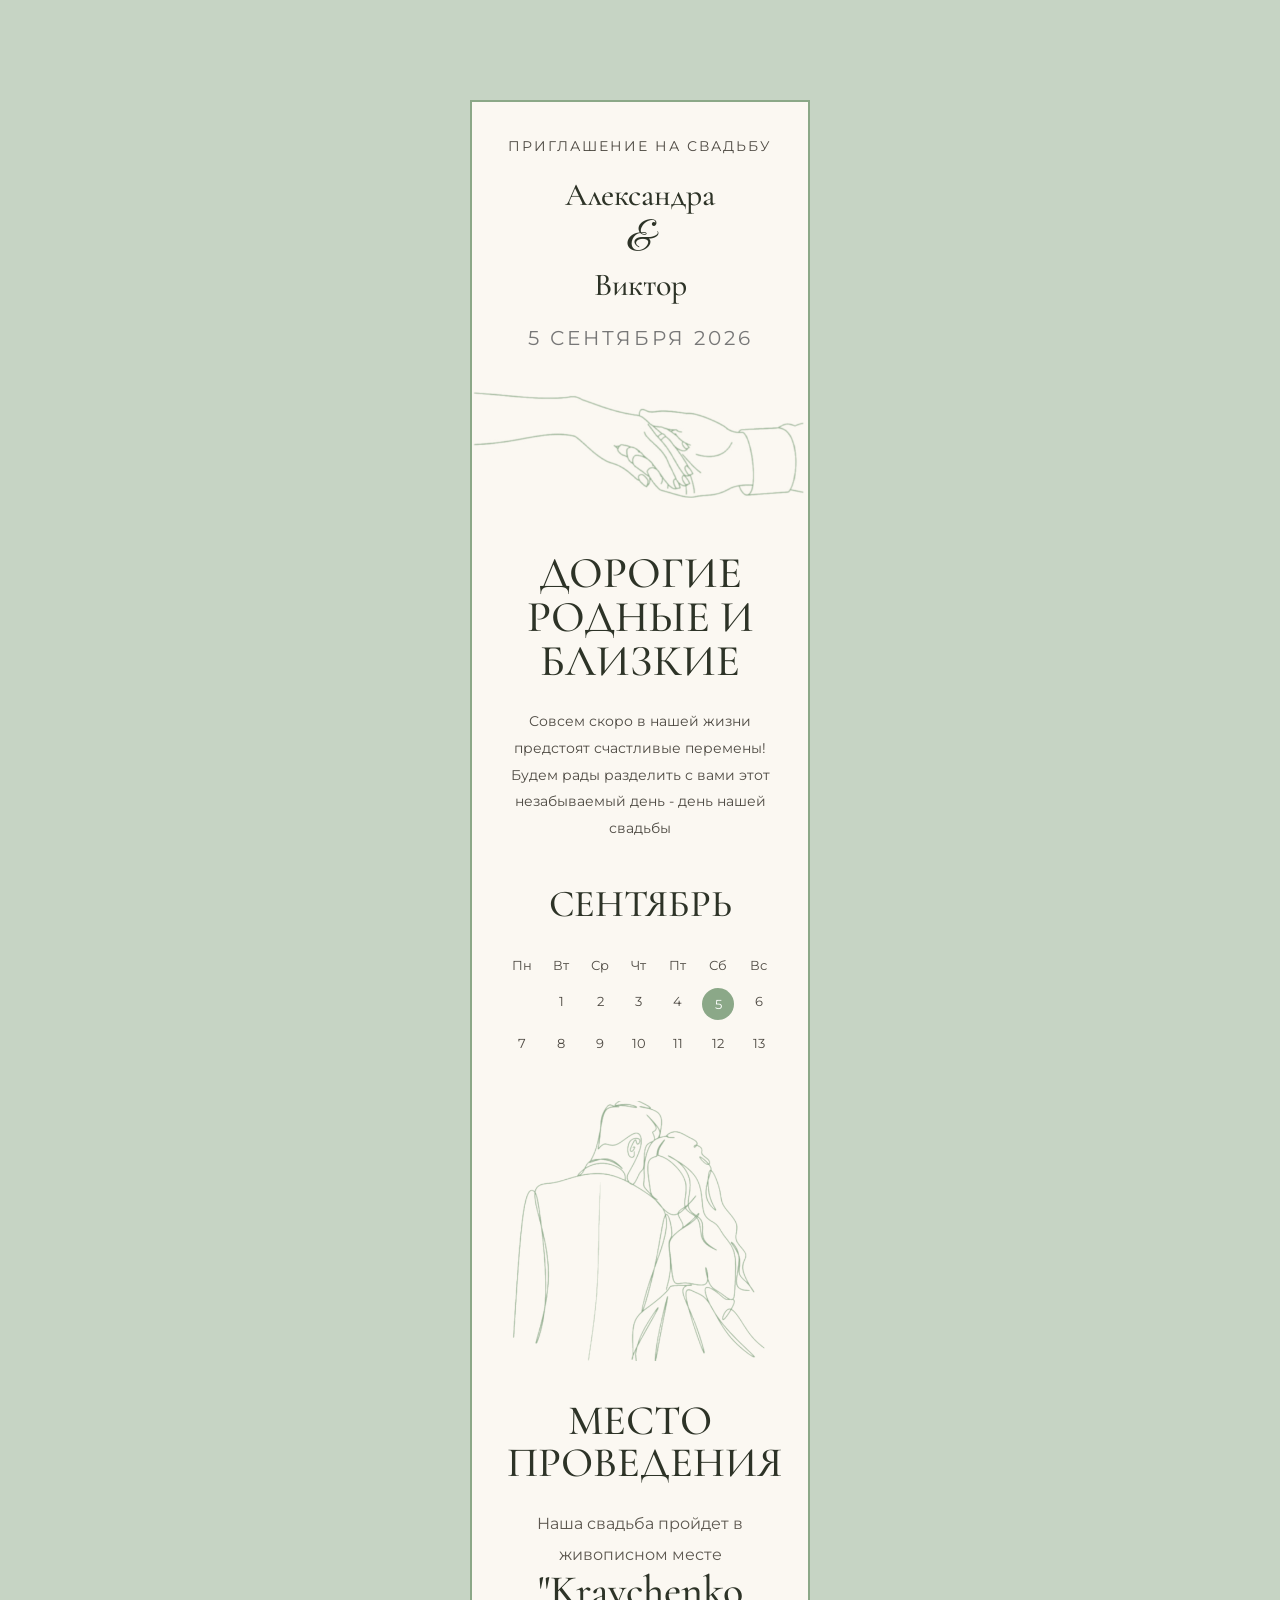
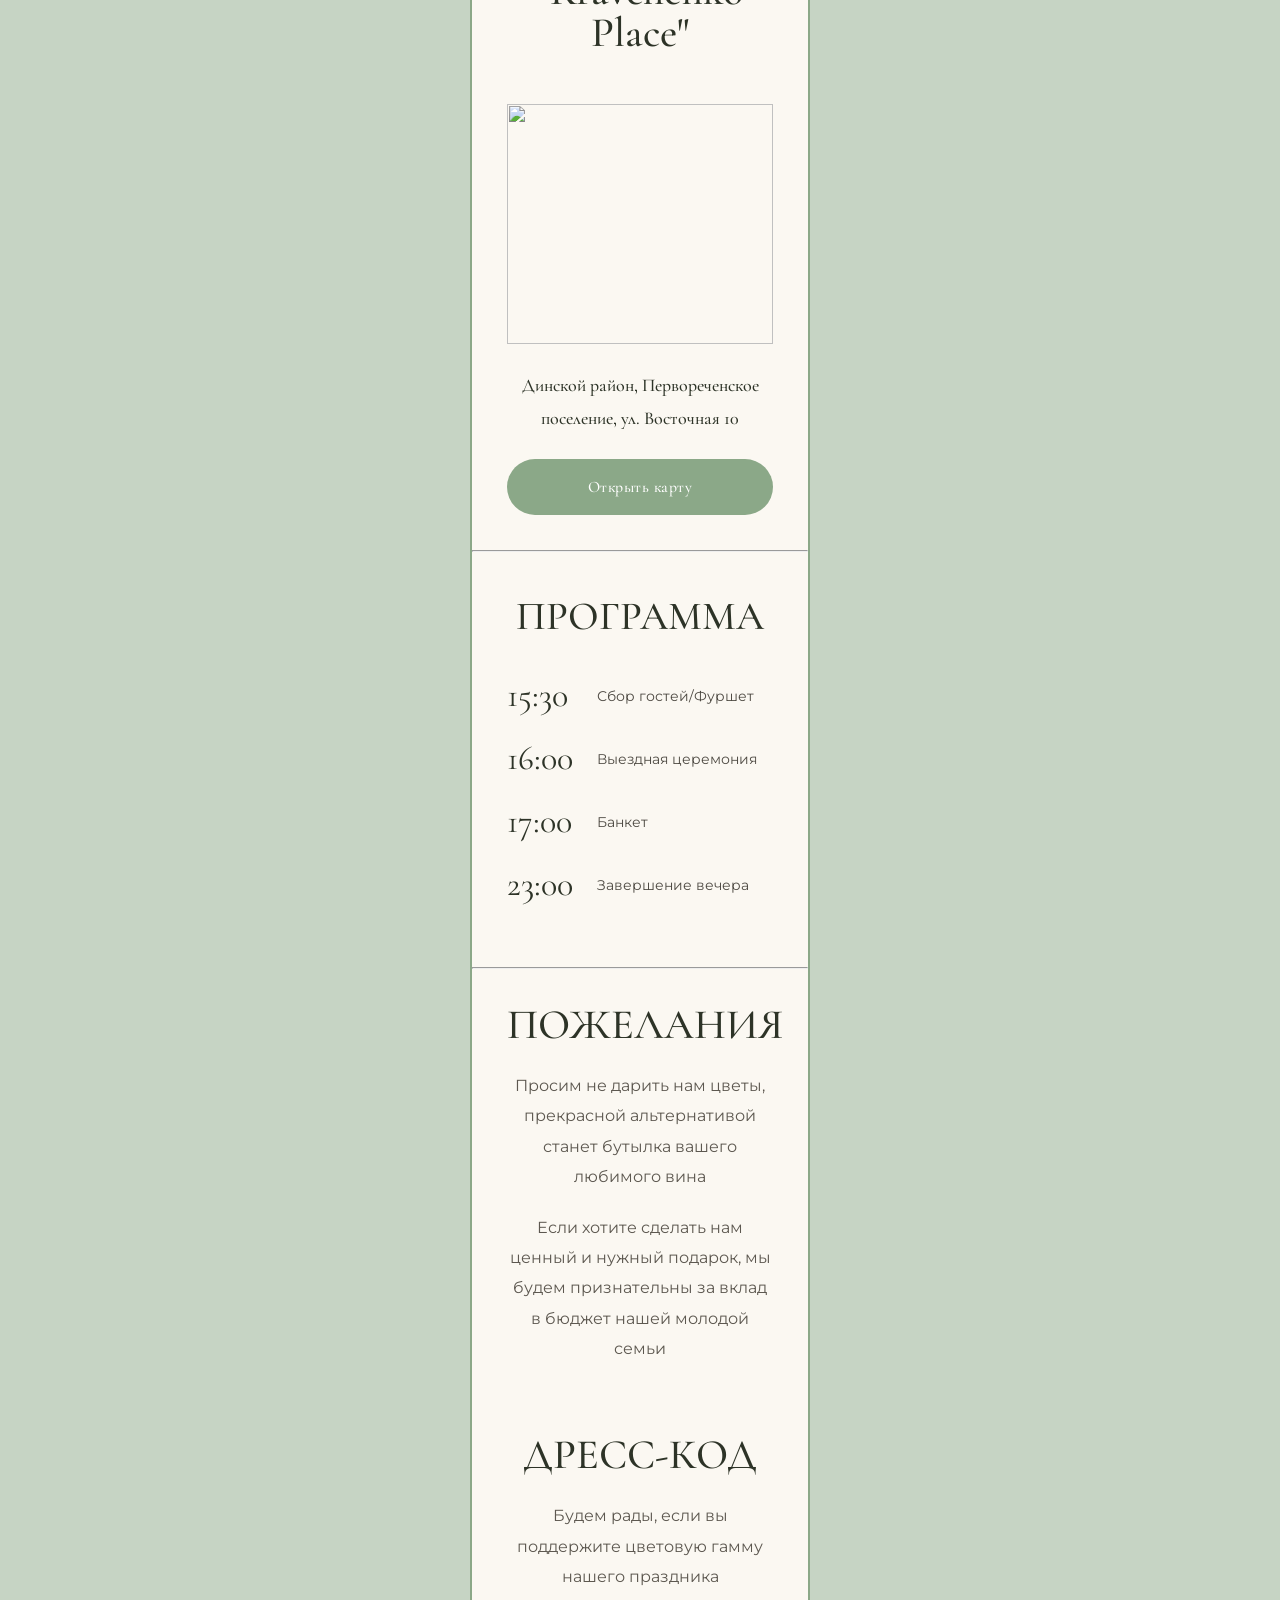
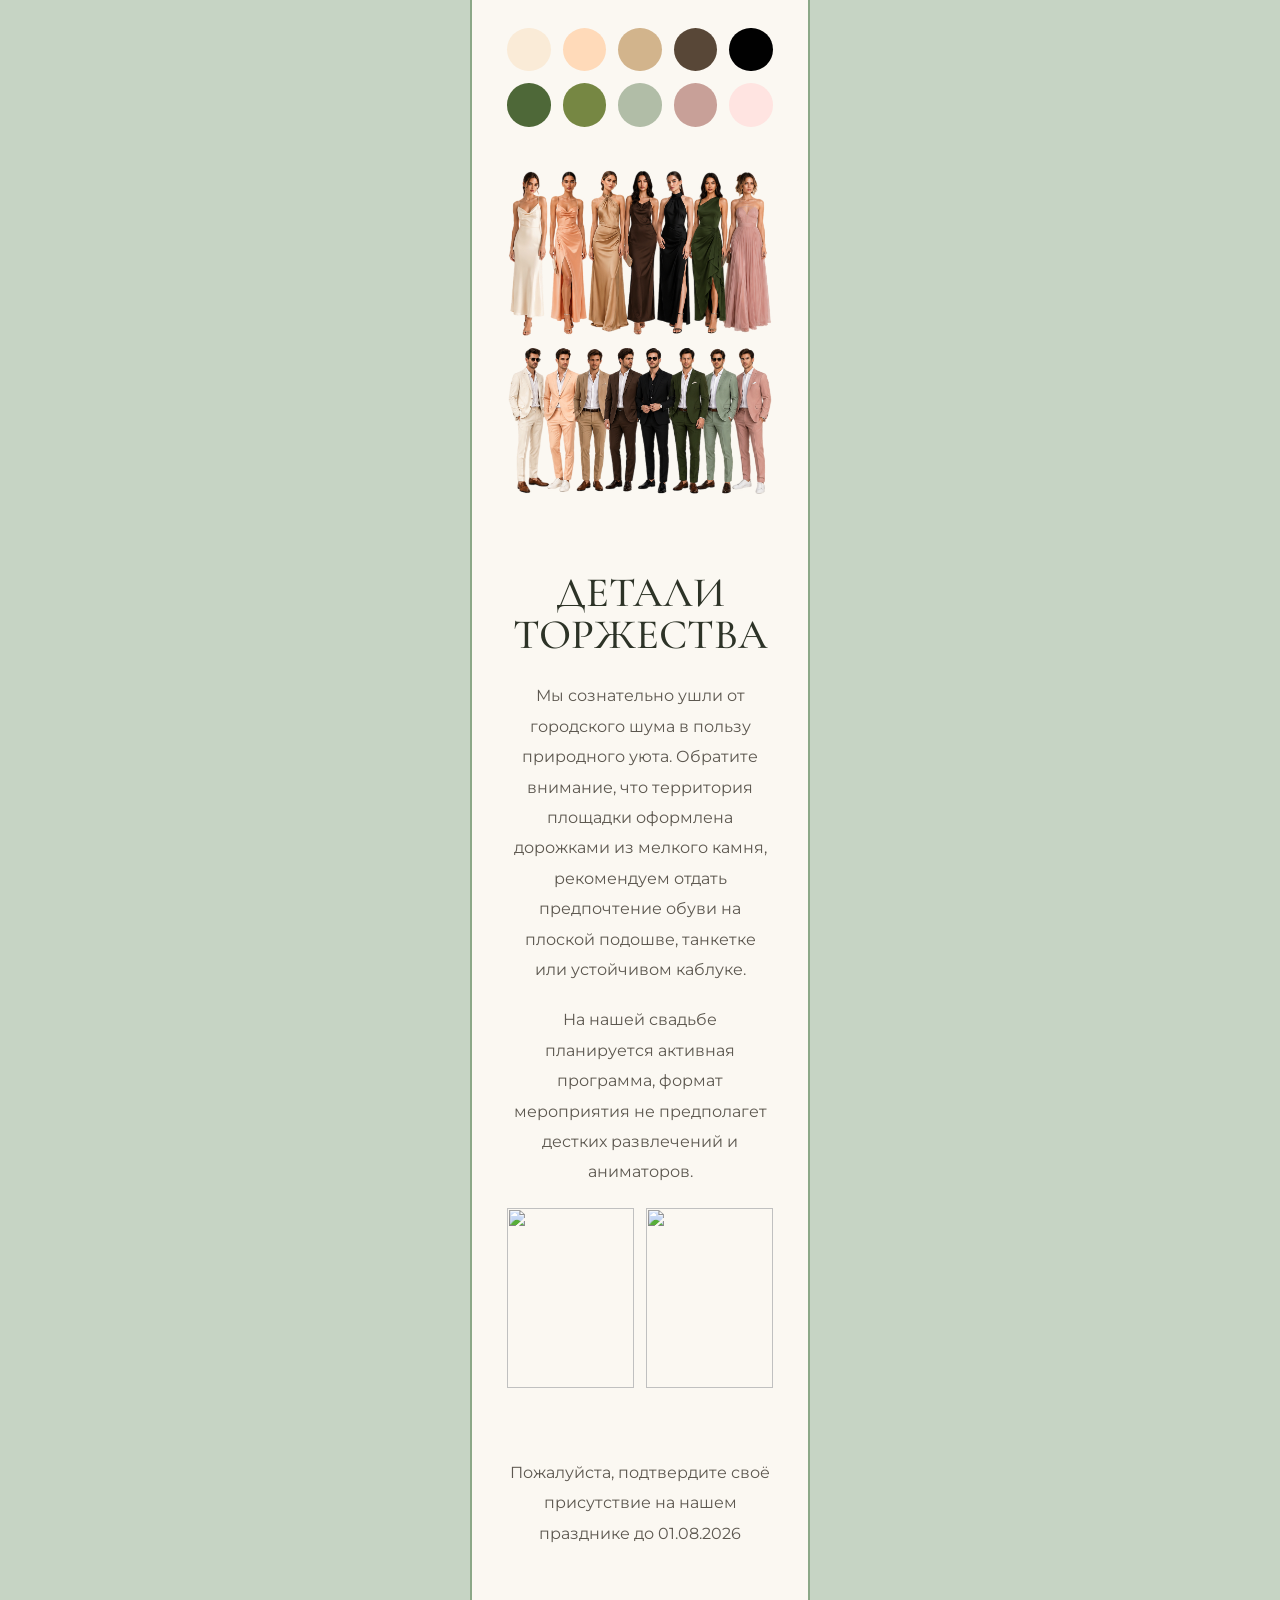
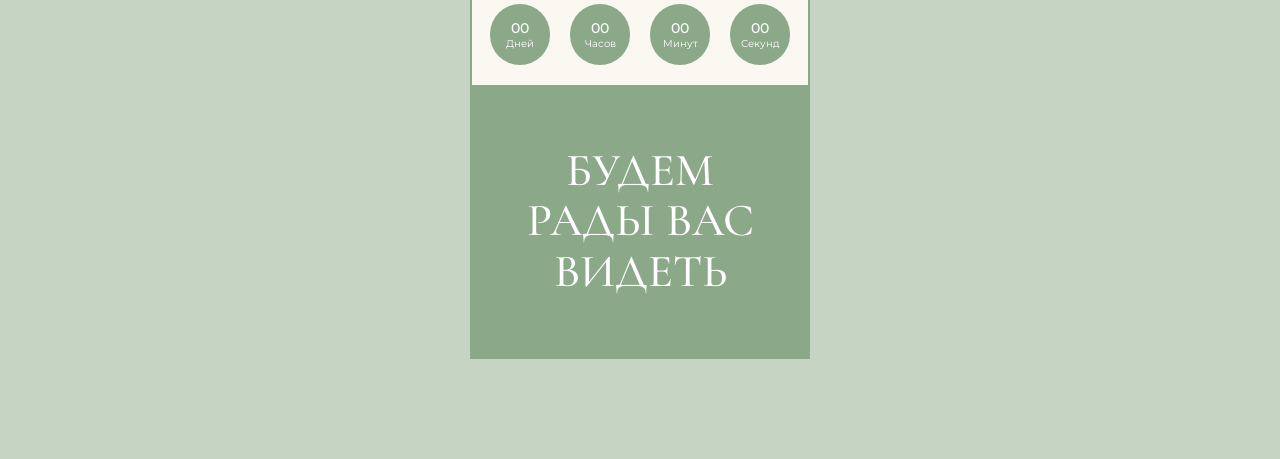
==== index.html @ bc89966e "Add files via upload" ====
<!DOCTYPE html>
<html lang="ru">
<link rel="stylesheet" href="style.css">

<head>
    <meta charset="UTF-8">
    <meta name="viewport" content="width=device-width, initial-scale=1.0">

    <title>Wedding Invitation</title>

    <!-- FONTS -->

    <link rel="preconnect" href="https://fonts.googleapis.com">
    <link rel="preconnect" href="https://fonts.gstatic.com" crossorigin>

    <link href="https://fonts.googleapis.com/css2?family=Cormorant+Garamond:wght@300;400;500;600&family=Montserrat:wght@300;400;500&family=Great+Vibes&display=swap" rel="stylesheet">


</head>

<body>

    <div class="wrapper">

        <div class="cards">

            <!-- =========================
        LEFT CARD
        ========================= -->

            <div class="card">



                <img class="leaf-top" src="https://pngimg.com/d/branches_PNG57.png">
                <img class="leaf-bottom" src="https://pngimg.com/d/branches_PNG57.png">

                <div class="section">

                    <div class="title-top">
                        ПРИГЛАШЕНИЕ НА СВАДЬБУ
                    </div>

                    <h1 class="names">
                        Александра
                        <span>&</span>
                        Виктор
                    </h1>

                    <div class="date">
                        5 сентября 2026
                    </div>

                </div>

                <img class="hero-image" src="/img/IMG_0190.png">
                <div>
                    <div class="invitation">

                        <h2>
                            ДОРОГИЕ

                            РОДНЫЕ И БЛИЗКИЕ
                        </h2>

                        <p>
                            Совсем скоро в нашей жизни
                            предстоят счастливые перемены!
                            Будем рады разделить с вами этот незабываемый день - день нашей свадьбы
                        </p>

                        <div class="calendar">

                            <h3>СЕНТЯБРЬ</h3>

                            <div class="calendar-grid">

                                <span>Пн</span>
                                <span>Вт</span>
                                <span>Ср</span>
                                <span>Чт</span>
                                <span>Пт</span>
                                <span>Сб</span>
                                <span>Вс</span>

                                <span></span>


                                <span>1</span>

                                <span>2</span>
                                <span>3</span>
                                <span>4</span>
                                <span class="active-day">
                                    5
                                </span>
                                <span>6</span>
                                <span>7</span>
                                <span>8</span>

                                <span>9</span>
                                <span>10</span>
                                <span>11</span>
                                <span>12</span>



                                <span>13</span>

                            </div>

                        </div>

                    </div>

                    <img class="program-image" src="/img/IMG_0188.png">



                    <div class="section">

                        <h2 class="section-title">
                            МЕСТО ПРОВЕДЕНИЯ
                        </h2>

                        <p class="text">
                            Наша свадьба пройдет
                            в живописном месте
                            <h2 class="section-title">"Kravchenko Place"<h2>
                        </p>

                        <img class="venue-image" src="https://kravchenko-place.ru/img/proposal/proposal-5.webp">

                        <p class="address">
                            Динской район,

                            Первореченское поселение,

                            ул. Восточная 10
                        </p>

                        <a href="https://yandex.ru/maps/-/CPCX789n" target="_blank" class="btn">
                            Открыть карту
                        </a>

                    </div>


                </div>


                <!-- =========================
        RIGHT CARD
        ========================= -->
                <hr class="simple-divider">
                <div class="program">


                    <h2>
                        ПРОГРАММА
                    </h2>

                    <div class="timeline-item">
                        <div class="time">15:30</div>
                        <div class="event">Сбор гостей/Фуршет</div>
                    </div>

                    <div class="timeline-item">
                        <div class="time">16:00</div>
                        <div class="event">Выездная церемония</div>
                    </div>

                    <div class="timeline-item">
                        <div class="time">17:00</div>
                        <div class="event">Банкет</div>
                    </div>

                    <div class="timeline-item">
                        <div class="time">23:00</div>
                        <div class="event">Завершение вечера</div>
                    </div>


                </div>
                <hr class="simple-divider">


                <!-- WISH -->

                <div class="section">
                    <h2 class="section-title">
                        ПОЖЕЛАНИЯ
                    </h2>

                    <div class="ra">
                        <p class="text">
                            Просим не дарить нам цветы, прекрасной альтернативой станет бутылка вашего любимого вина </p>
                        <p class="text"> Если хотите сделать нам ценный и нужный подарок, мы будем признательны за вклад в бюджет нашей молодой семьи
                        </p>
                    </div>

                </div>

                <!-- DRESS CODE -->

                <div class="section">

                    <h2 class="section-title">
                        ДРЕСС-КОД
                    </h2>

                    <p class="text">
                        Будем рады, если вы поддержите
                        цветовую гамму нашего праздника
                    </p>

                    <div class="palette">

                        <span style="background:#FAEBD7"></span>
                        <span style="background:#FFDAB9"></span>
                        <span style="background:#D2B48C"></span>
                        <span style="background:#584737"></span>
                        <span style="background:#010101"></span>

                        <span style="background:#4E6838"></span>
                        <span style="background:#768743"></span>
                        <span style="background:#B1BDA7"></span>
                        <span style="background:#C8A098"></span>
                        <span style="background:#FFE4E1"></span>

                    </div>

                    <img class="dress-image" src="/img/dress.png">





                </div>
                <!-- DETAILS-->

                <div class="section">

                    <h2 class="section-title">
                        ДЕТАЛИ ТОРЖЕСТВА
                    </h2>
                    <div class="ra">
                        <p class="text">
                            Мы сознательно ушли от городского шума в пользу природного уюта. Обратите внимание, что территория площадки оформлена дорожками из мелкого камня, рекомендуем отдать предпочтение обуви на плоской подошве, танкетке или устойчивом каблуке.
                        </p>

                        <p class="text">
                            На нашей свадьбе планируется активная программа, формат мероприятия не предполагет дестких развлечений и аниматоров.
                        </p>
                        <div class="moodboard">

                            <img src="https://avatars.mds.yandex.net/get-altay/11299266/2a00000191fdfb57966307c439804e7e529c/XXXL">

                            <img src="https://kravchenko-place.ru/img/pictures/gallery-6.webp">

                        </div>
                    </div>

                </div>
                <!-- RSVP -->

                <div class="section">


                    <p class="text">
                        Пожалуйста, подтвердите своё присутствие на нашем празднике до 01.08.2026
                    </p>



                </div>

                <div>
                    <div class="timer">
                        <div class="timer-item"><span id="days">00</span><span>Дней</span></div>
                        <div class="timer-item"><span id="hours">00</span><span>Часов</span></div>
                        <div class="timer-item"><span id="minutes">00</span><span>Минут</span></div>
                        <div class="timer-item"><span id="seconds">00</span><span>Секунд</span></div>
                    </div>
                </div>

                <!-- FOOTER -->

                <div class="footer-block">

                    <h2>
                        БУДЕМ РАДЫ

                        ВАС ВИДЕТЬ
                    </h2>

                </div>

            </div>

        </div>

    </div>
    <script>
        // Укажите целевую дату (год, месяц (0-11), день, часы, минуты)
        const targetDate = new Date(2026, 08, 05, 15, 00, 00);

        function updateTimer() {
            const now = new Date();
            const diff = targetDate - now;

            if (diff <= 0) {
                clearInterval(interval);
                document.querySelector('.timer').innerHTML = "Время вышло!";
                return;
            }

            const days = Math.floor(diff / (1000 * 60 * 60 * 24));
            const hours = Math.floor((diff / (1000 * 60 * 60)) % 24);
            const minutes = Math.floor((diff / (1000 * 60)) % 60);
            const seconds = Math.floor((diff / 1000) % 60);

            document.getElementById('days').textContent = String(days).padStart(2, '0');
            document.getElementById('hours').textContent = String(hours).padStart(2, '0');
            document.getElementById('minutes').textContent = String(minutes).padStart(2, '0');
            document.getElementById('seconds').textContent = String(seconds).padStart(2, '0');
        }

        // Запуск таймера сразу и обновление каждую секунду
        updateTimer();
        const interval = setInterval(updateTimer, 1000);
    </script>

</body>

</html>
---- style.css ----
/* =========================
RESET
========================= */

* {
    margin: 0;
    padding: 0;
    box-sizing: border-box;
}

body {
    background: #8ba8887d;
    font-family: 'Montserrat', sans-serif;
    color: #4e4a43;
    overflow-x: hidden;
}

/* =========================
BACKGROUND GRAIN 8ba8887d цвет бг
========================= */

body:before {
    content: '';
    position: fixed;
    inset: 0;
    opacity: 0.06;
    background-image: url('https://www.transparenttextures.com/patterns/paper-fibers.png');
    pointer-events: none;
}

/* =========================
MAIN LAYOUT
========================= */

.wrapper {
    width: 100%;
    max-width: 1300px;
    margin: auto;
    padding: 100px 20px;
}

.cards {
    display: flex;
    justify-content: center;
    align-items: flex-start;
    gap: 40px;
    flex-wrap: wrap;
}

/* =========================
CARD
========================= */

.card {
    width: 340px;
    background: #fbf8f2;
    border: 2px solid #8ba888;
    position: relative;
    overflow: hidden;
}

/* =========================
TYPOGRAPHY
========================= */

h1,
h2,
h3,
h4 {
    font-family: 'Cormorant Garamond', serif;
    font-weight: 500;
    color: #2d3327;
}

.section {
    padding: 35px 35px;
}

.title-top {
    text-align: center;
    margin-bottom: 25px;
    letter-spacing: 2px;
    font-size: 14px;
}

.names {
    text-align: center;
    line-height: 0.95;
}

.names span {
    display: block;
    font-family: 'Great Vibes', cursive;
    font-size: 42px;
    margin: 10px 0;
}

.date {
    text-align: center;
    margin-top: 25px;
    font-size: 20px;
    letter-spacing: 3px;
    text-transform: uppercase;
    color: #777;
}

.section-title {
    font-size: 42px;
    line-height: 1;
    margin-bottom: 25px;
    text-align: center;
}

.text {
    font-size: 16px;
    line-height: 1.9;
    text-align: center;
    color: #5d5850;
}

.ra {
    gap: 20px;
    display: grid;
}

/* =========================
BOTANICAL DECOR
========================= */

.leaf-top {
    position: absolute;
    top: -20px;
    left: -10px;
    width: 180px;
    opacity: 0.2;
}

.leaf-bottom {
    position: absolute;
    bottom: -20px;
    right: -20px;
    width: 160px;
    opacity: 0.2;
}

/* =========================
IMAGE BLOCK
========================= */

.hero-image {
    width: 100%;
    object-fit: cover;
    display: block;
}

/* =========================
INVITATION TEXT
========================= */

.invitation {
    padding: 45px 35px;
    text-align: center;
}

.invitation h2 {
    font-size: 44px;
    line-height: 1;
    margin-bottom: 25px;
}

.invitation p {
    line-height: 1.9;
    font-size: 14px;
}

/* =========================
CALENDAR
========================= */

.calendar {
    margin-top: 40px;
    text-align: center;
}

.calendar h3 {
    font-size: 38px;
    margin-bottom: 25px;
}

.calendar-grid {
    display: grid;
    grid-template-columns: repeat(7, 1fr);
    gap: 10px;
    font-size: 13px;
}

.calendar-grid span {
    padding: 5px;
}

.active-day {
    width: 32px;
    height: 32px;
    margin: auto;
    border-radius: 50%;
    background: #8ba888;
    color: white;
    display: flex;
    justify-content: center;
    align-items: center;
}

/* =========================
TIMER
========================= */
.timer {
    display: flex;
    gap: 20px;
    font-family: Montserrat, sans-serif;
    justify-content: center;
    padding: 20px;
    color: #ffffff;
    font-size: 10px;
}

.timer-item {
    display: flex;
    flex-direction: column;
    align-items: center;
    background: #8ba888;
    padding: 15px;
    border-radius: 30px;
    min-width: 60px;
    width: 100%;
}

.timer-item span:first-child {
    font-size: 14px;
    font-weight: 500;
}


/* =========================
PROGRAM
========================= */

.program-image {
    width: 100%;
    height: 260px;
    object-fit: cover;
}

.program {
    padding: 40px 35px;
}

.program h2 {
    text-align: center;
    font-size: 40px;
    margin-bottom: 35px;
}

.timeline-item {
    display: flex;
    margin-bottom: 22px;
    align-items: flex-start;
}

.time {
    width: 90px;
    font-family: 'Cormorant Garamond', serif;
    font-size: 34px;
    color: #2d3327;
}

.event {
    flex: 1;
    font-size: 14px;
    line-height: 1.6;
    padding-top: 10px;
}

/* =========================
VENUE
========================= */

.venue-image {
    width: 100%;
    height: 240px;
    object-fit: cover;
    margin: 25px 0;
}

.address {
    text-align: center;
    line-height: 1.8;
    font-size: 18px;
}

/* =========================
PALETTE
========================= */

.palette {
    display: grid;
    grid-template-columns: repeat(5, 1fr);
    gap: 12px;
    margin: 35px 0;
}

.palette span {
    width: 100%;
    aspect-ratio: 1/1;
    border-radius: 50%;
}

/* =========================
MOODBOARD
========================= */

.moodboard {
    display: grid;
    grid-template-columns: 1fr 1fr;
    gap: 12px;
}

.moodboard img {
    width: 100%;
    height: 180px;
    object-fit: cover;
}

.dress-image {
    width: 100%;
    object-fit: cover;
}

/* =========================
BUTTON
========================= */

.btn {
    display: block;
    width: 100%;
    padding: 18px;
    border-radius: 100px;
    background: #8ba888;
    color: white;
    text-decoration: none;
    text-align: center;
    margin-top: 25px;
    transition: 0.3s;
    font-size: 16px;
    letter-spacing: 0.5px;
    border: none;
}

.btn:hover {
    background: #5e6549;
}

/* =========================
FOOTER BLOCK #6c8b60 #7a8060
========================= */

.footer-block {
    background: #8ba888;
    color: white;
    text-align: center;
    padding: 60px 30px;
}

.footer-block h2 {
    color: white;
    font-size: 46px;
    line-height: 1.1;
}

/* =========================
SIDE TITLE
========================= */

.side-title {
    position: absolute;
    left: -120px;
    top: 50%;
    transform: rotate(-90deg);
    transform-origin: left top;
    font-family: 'Cormorant Garamond', serif;
    font-size: 56px;
    color: #2d3327;
    letter-spacing: 2px;
}
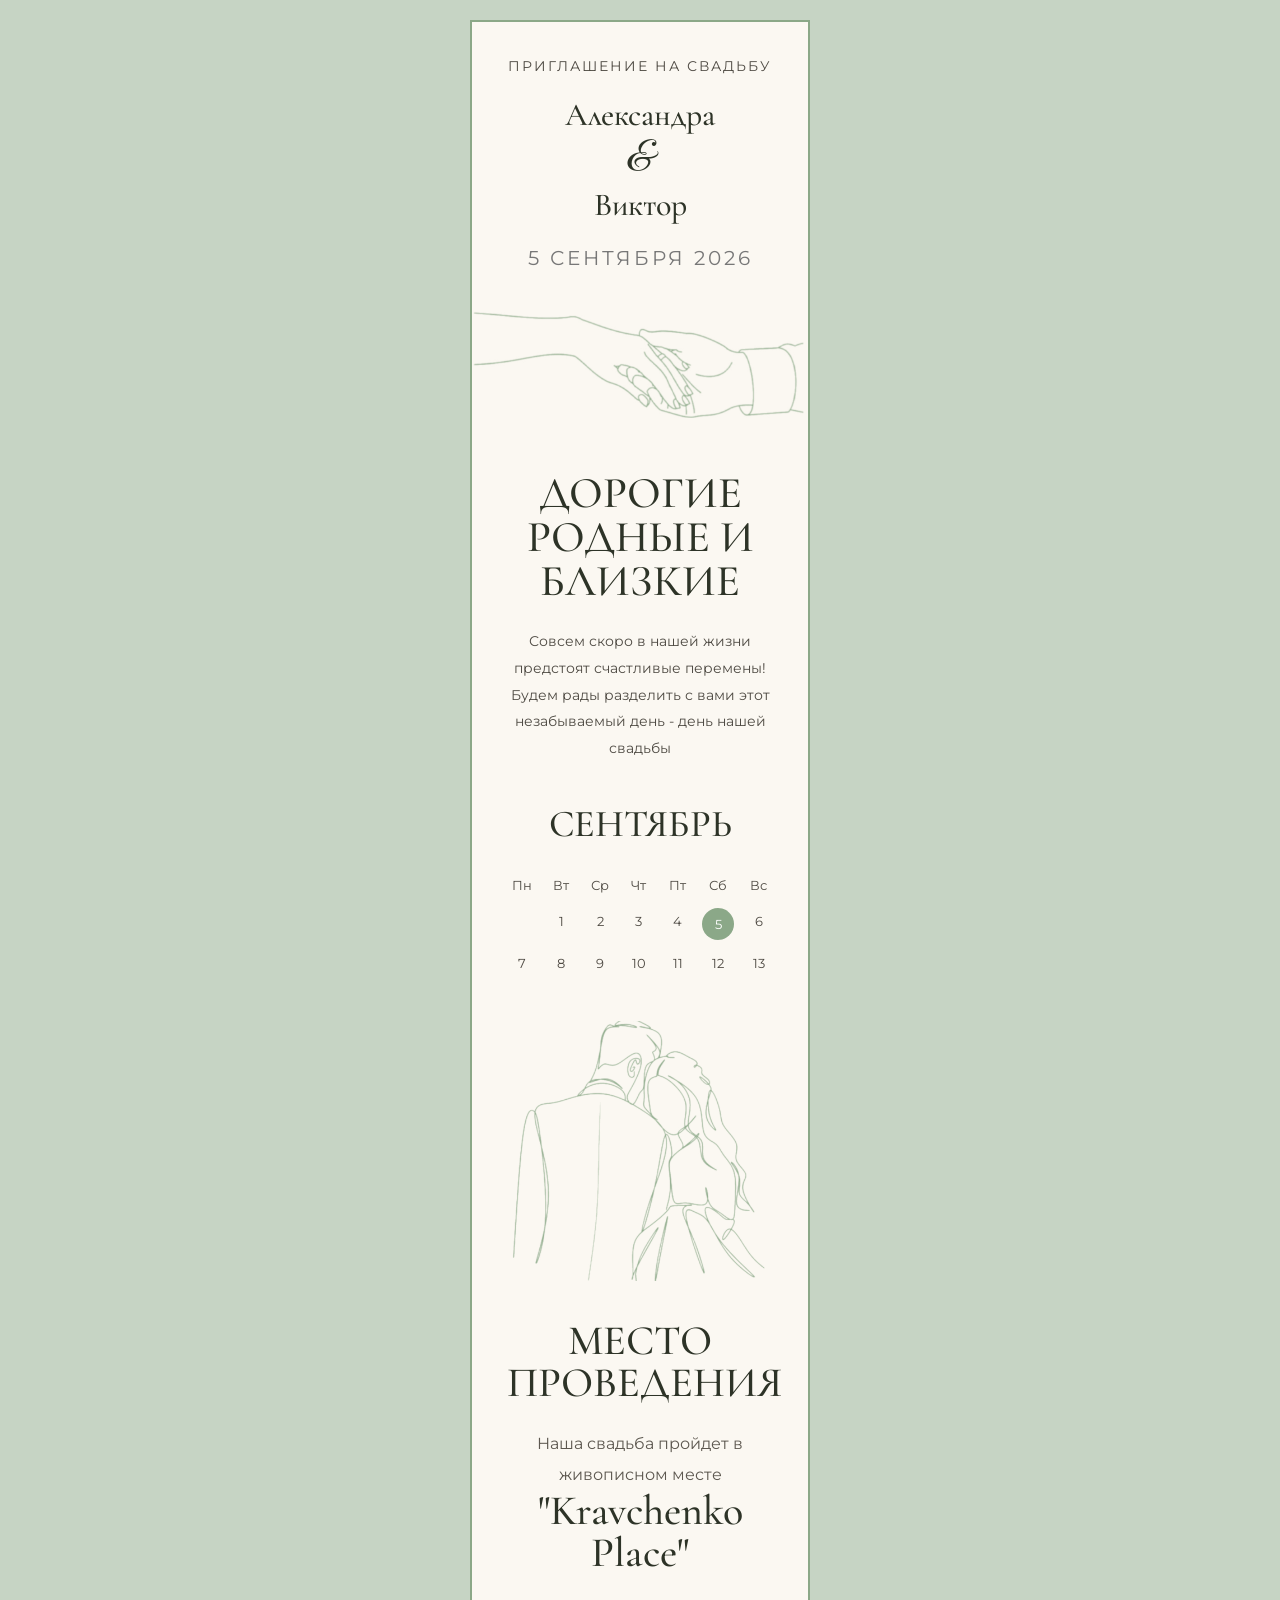
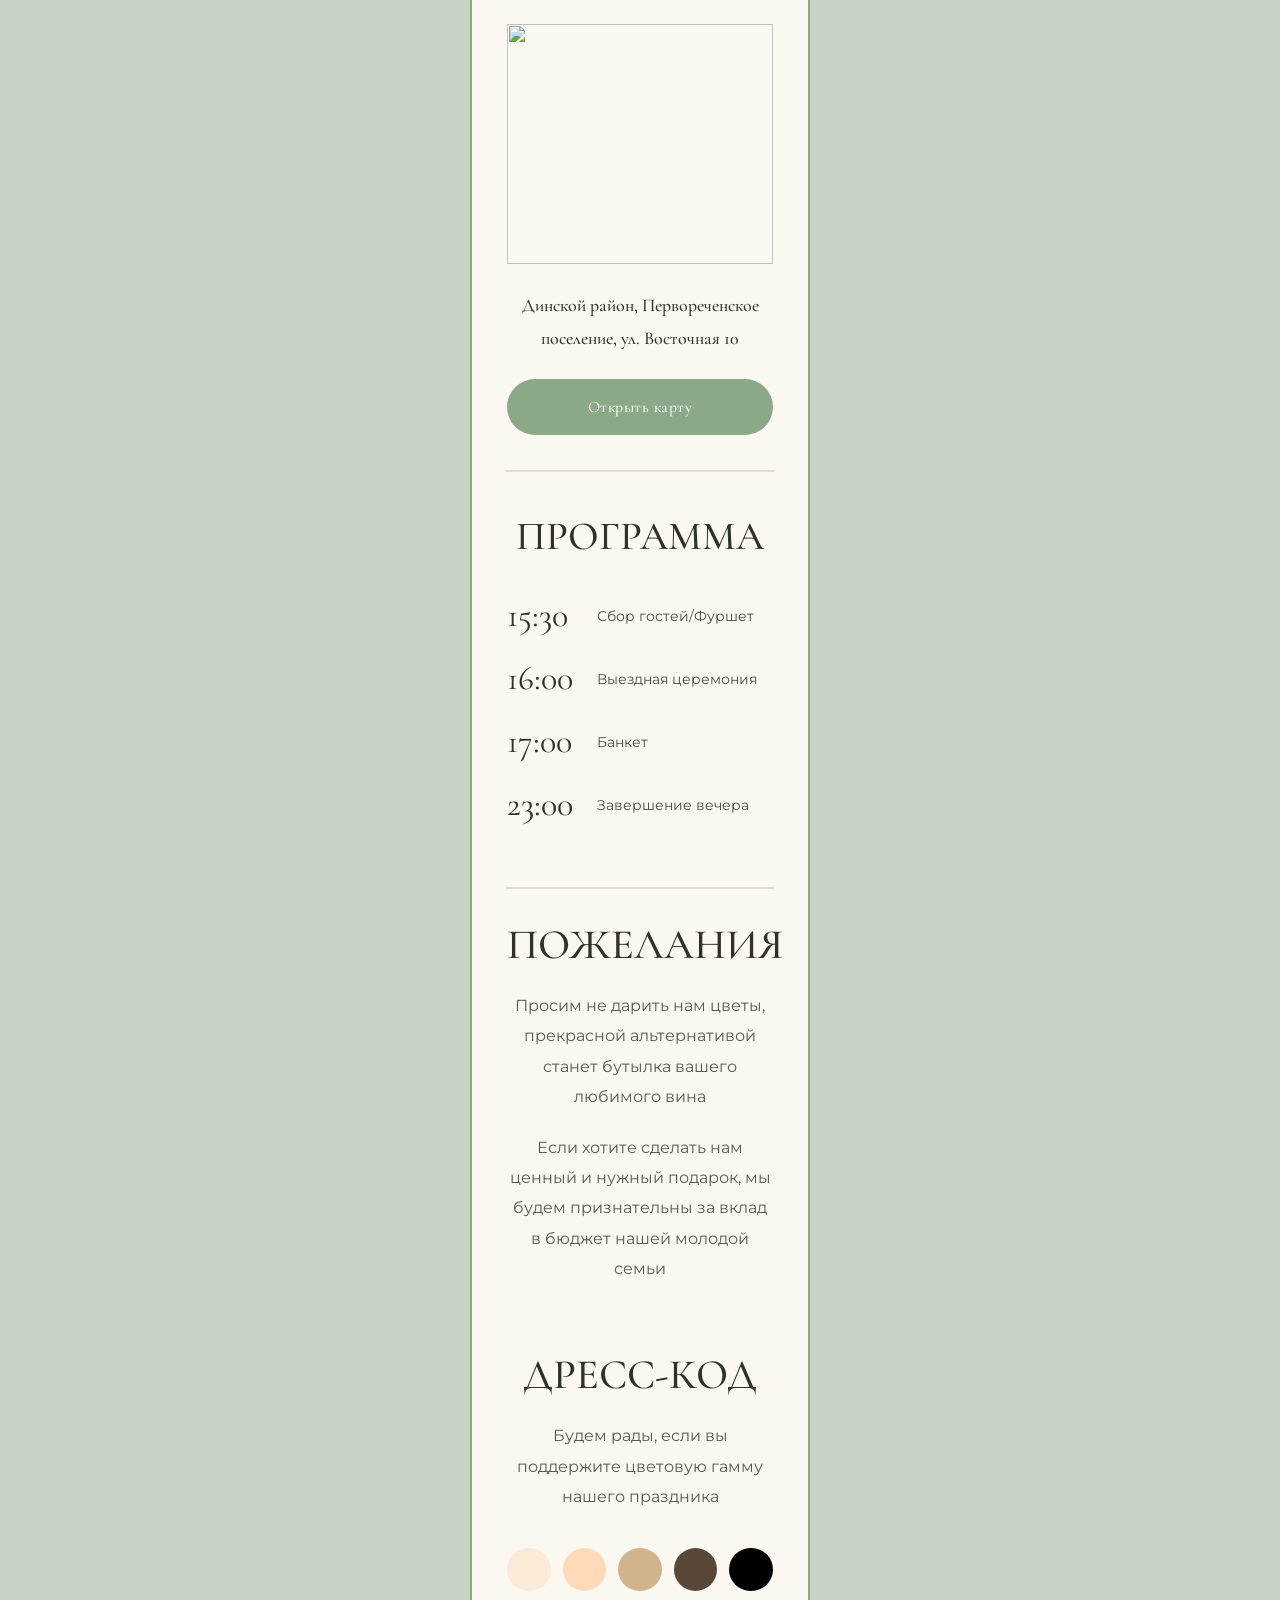
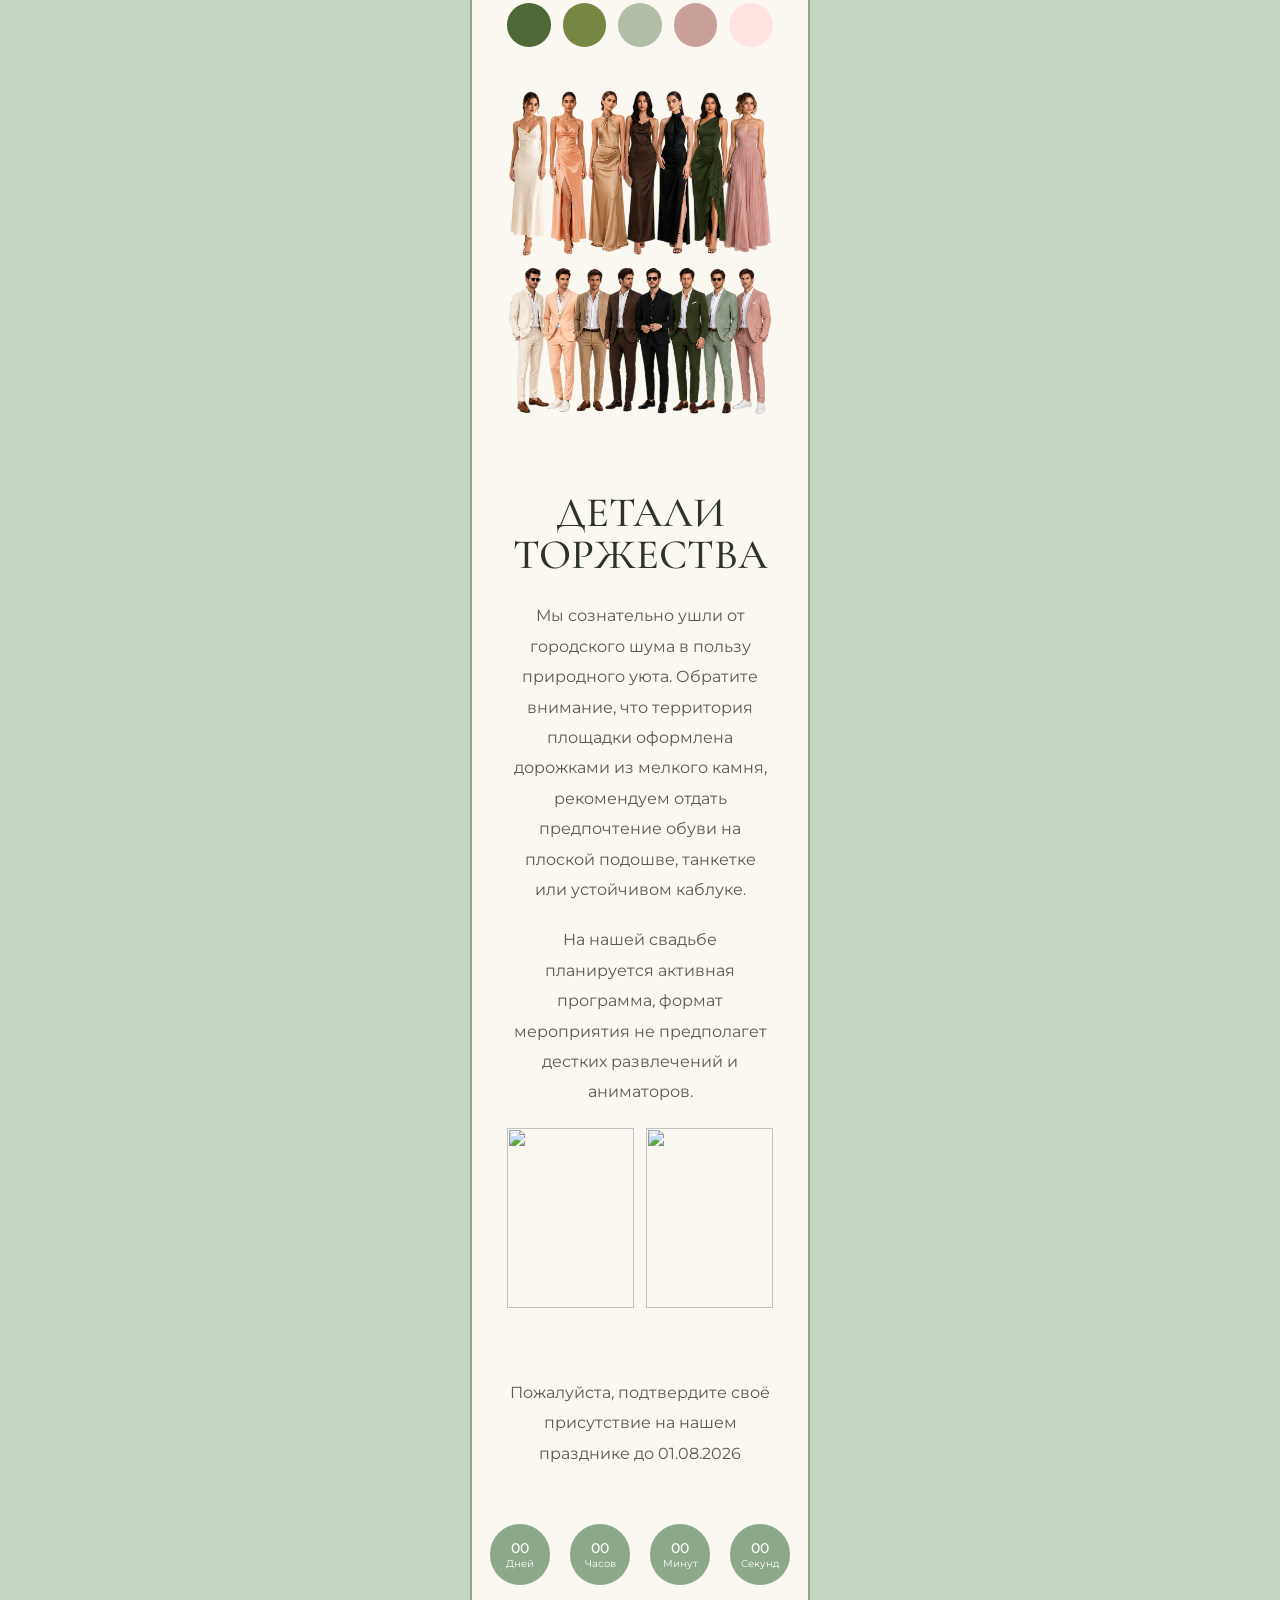
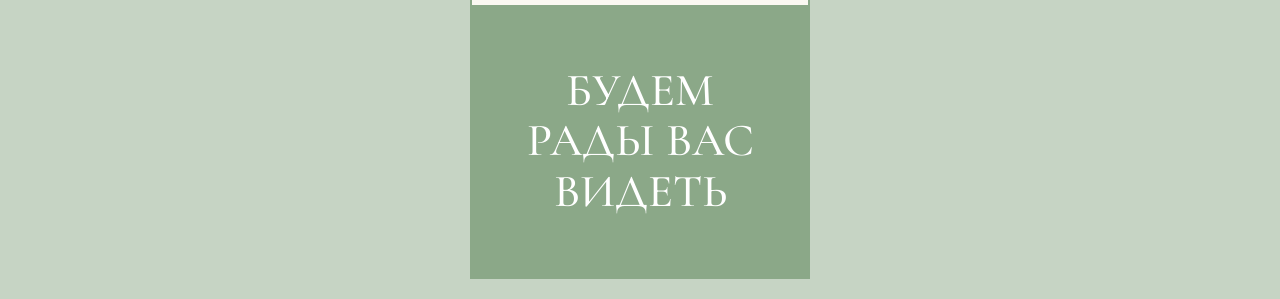
==== commit 1555a33e: "Update index.html" ====
--- a/index.html
+++ b/index.html
@@ -1,7 +1,5 @@
 <!DOCTYPE html>
 <html lang="ru">
-<link rel="stylesheet" href="style.css">
-
 <head>
     <meta charset="UTF-8">
     <meta name="viewport" content="width=device-width, initial-scale=1.0">
@@ -9,10 +7,10 @@
     <title>Wedding Invitation</title>
 
     <!-- FONTS -->
-
+    <link rel="stylesheet" href="style.css">
+    <link rel="stylesheet" href="media.css">
     <link rel="preconnect" href="https://fonts.googleapis.com">
     <link rel="preconnect" href="https://fonts.gstatic.com" crossorigin>
-
     <link href="https://fonts.googleapis.com/css2?family=Cormorant+Garamond:wght@300;400;500;600&family=Montserrat:wght@300;400;500&family=Great+Vibes&display=swap" rel="stylesheet">
 
 
@@ -333,4 +331,4 @@
 
 </body>
 
-</html>+</html>
--- a/style.css
+++ b/style.css
@@ -36,7 +36,7 @@
     width: 100%;
     max-width: 1300px;
     margin: auto;
-    padding: 100px 20px;
+    padding: 20px;
 }
 
 .cards {
@@ -390,4 +390,4 @@
     font-size: 56px;
     color: #2d3327;
     letter-spacing: 2px;
-}+}
--- a/media.css
+++ b/media.css
@@ -0,0 +1,71 @@
+/* =========================
+MOBILE
+========================= */
+@media screen  and (max-width:1100px) {
+
+    .cards {
+        flex-direction: column;
+        align-items: center;
+    }
+
+    .side-title {
+        display: none;
+    }
+
+}
+
+@media screen  and (max-width:480px) {
+
+    .wrapper {
+        padding: 50px 15px;
+    }
+
+    .card {
+        width: 100%;
+    }
+
+    .section-title,
+    .invitation h2 {
+        font-size: 34px;
+    }
+
+    .names {
+        font-size: 46px;
+    }
+
+    .footer-block h2 {
+        font-size: 34px;
+    }
+
+}
+
+.simple-divider {
+    border: none;
+    border-top: 2px solid #8ba888;
+    margin: 2px;
+    opacity: 30%;
+    margin: 0 auto;
+    width: 80%;
+}
+
+/* =========================
+ANIMATION
+========================= */
+
+.card {
+    animation: fadeUp 1s ease;
+}
+
+@keyframes fadeUp {
+
+    from {
+        opacity: 0;
+        transform: translateY(40px);
+    }
+
+    to {
+        opacity: 1;
+        transform: translateY(0);
+    }
+
+}
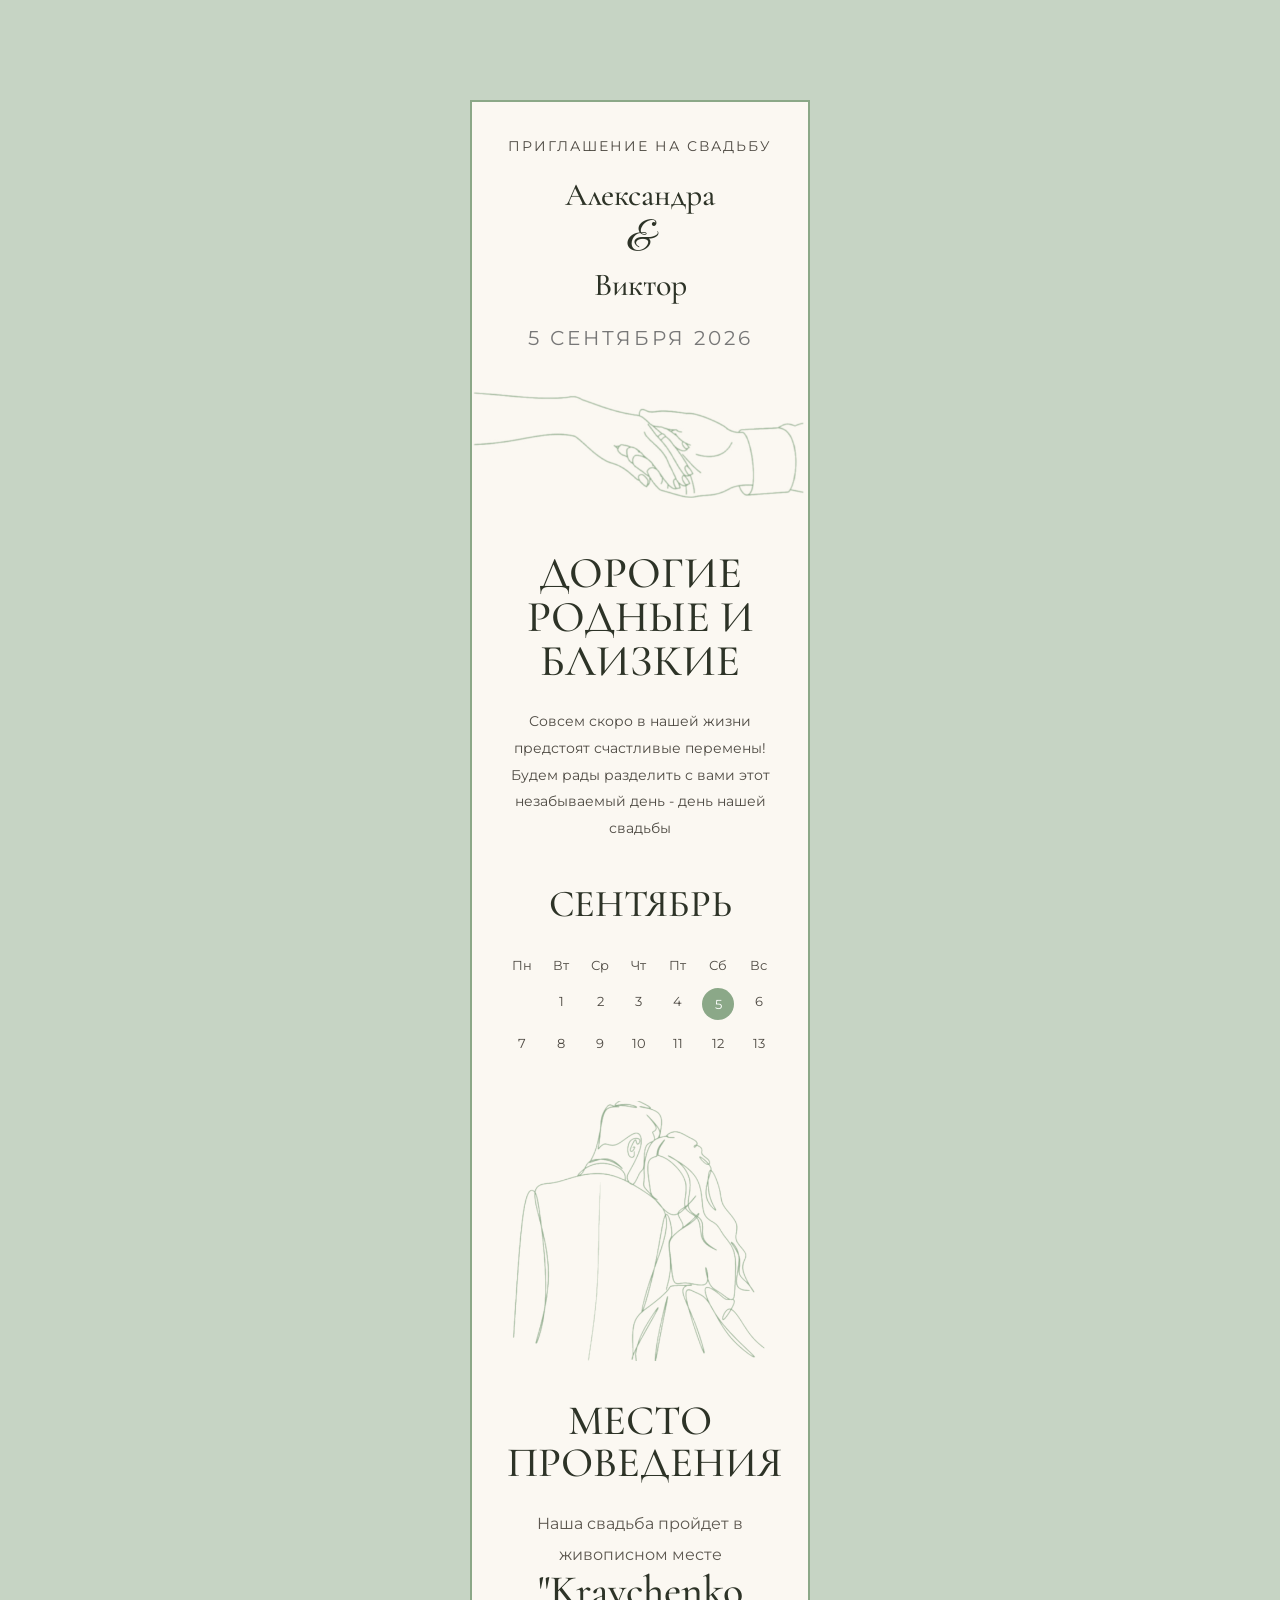
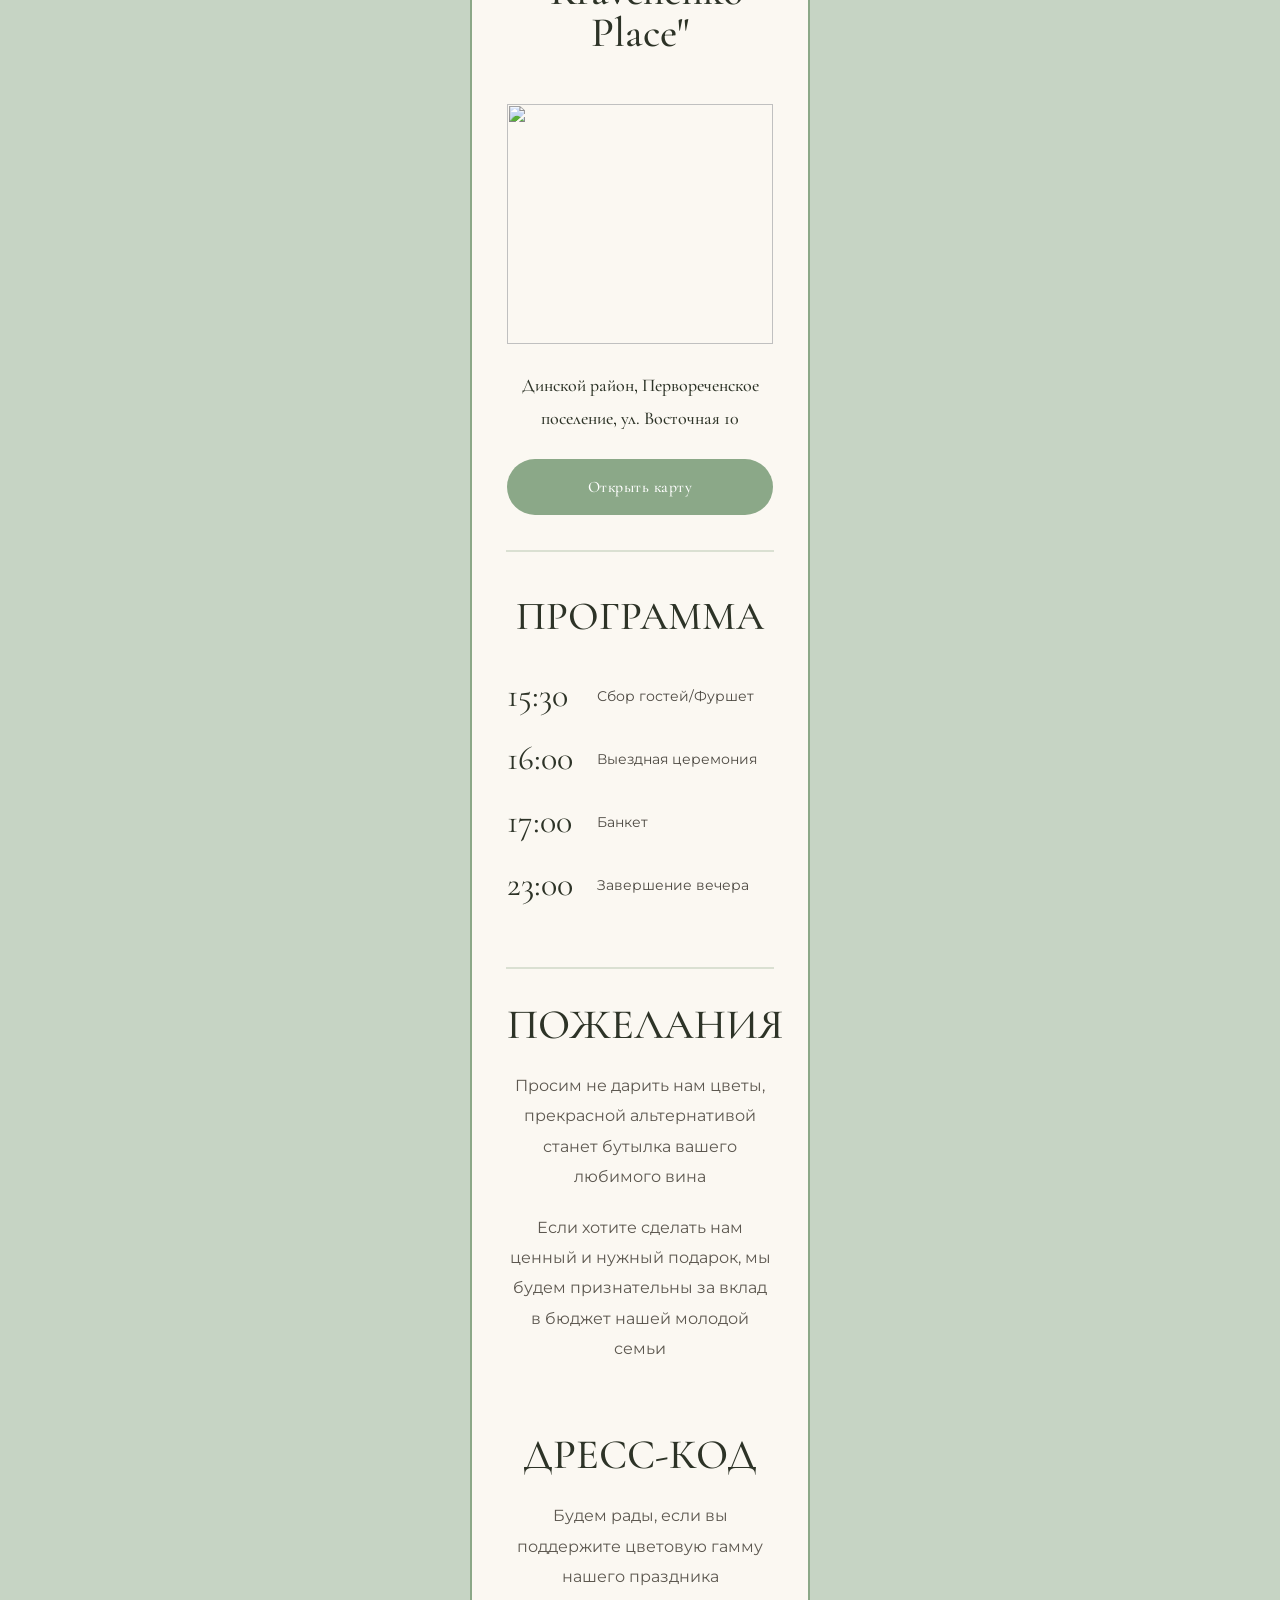
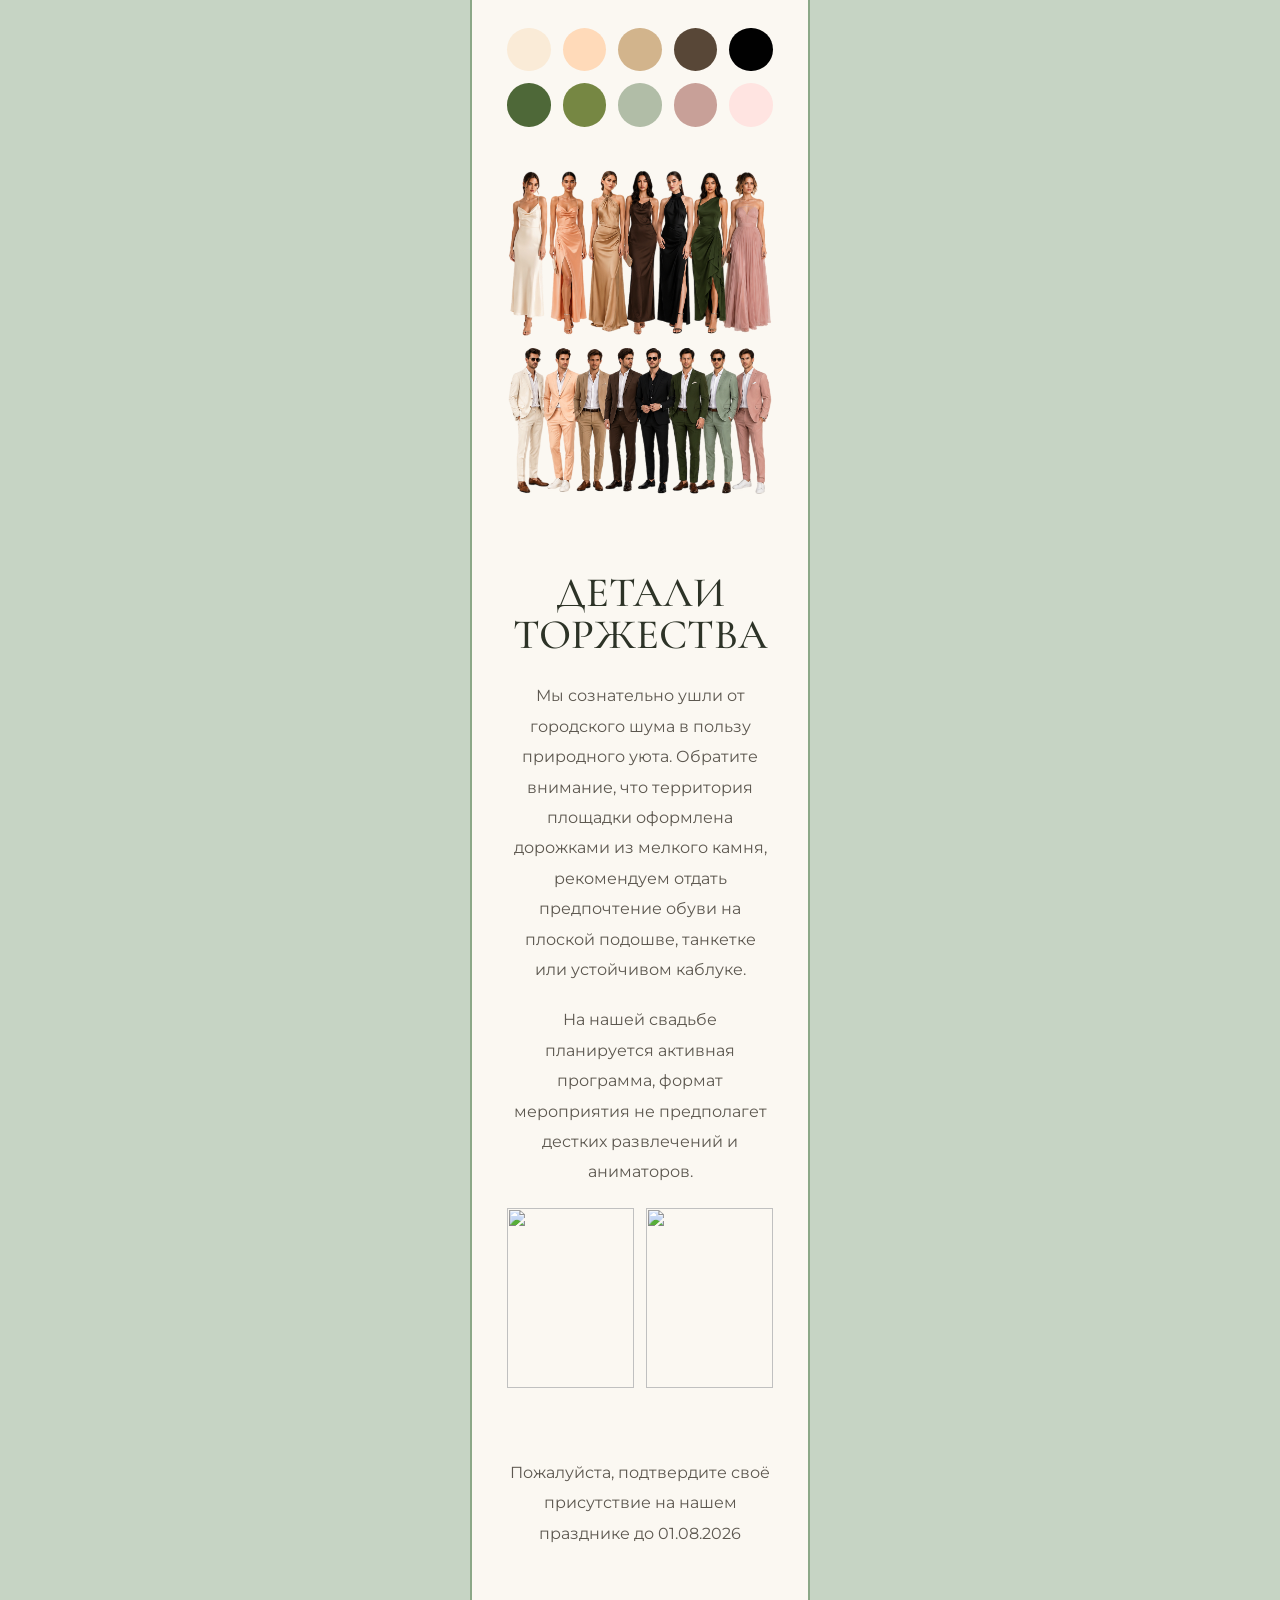
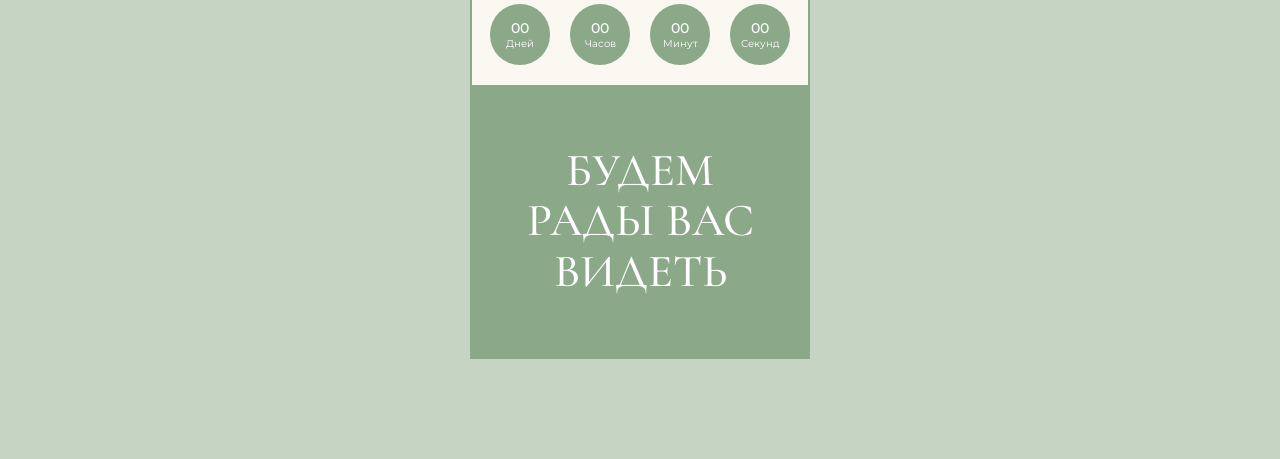
==== commit 7f28f57b: "Update index.html" ====
--- a/index.html
+++ b/index.html
@@ -28,10 +28,6 @@
 
             <div class="card">
 
-
-
-                <img class="leaf-top" src="https://pngimg.com/d/branches_PNG57.png">
-                <img class="leaf-bottom" src="https://pngimg.com/d/branches_PNG57.png">
 
                 <div class="section">
 
--- a/style.css
+++ b/style.css
@@ -36,7 +36,7 @@
     width: 100%;
     max-width: 1300px;
     margin: auto;
-    padding: 20px;
+    padding: 100px 20px;
 }
 
 .cards {
@@ -353,10 +353,6 @@
     font-size: 16px;
     letter-spacing: 0.5px;
     border: none;
-}
-
-.btn:hover {
-    background: #5e6549;
 }
 
 /* =========================
